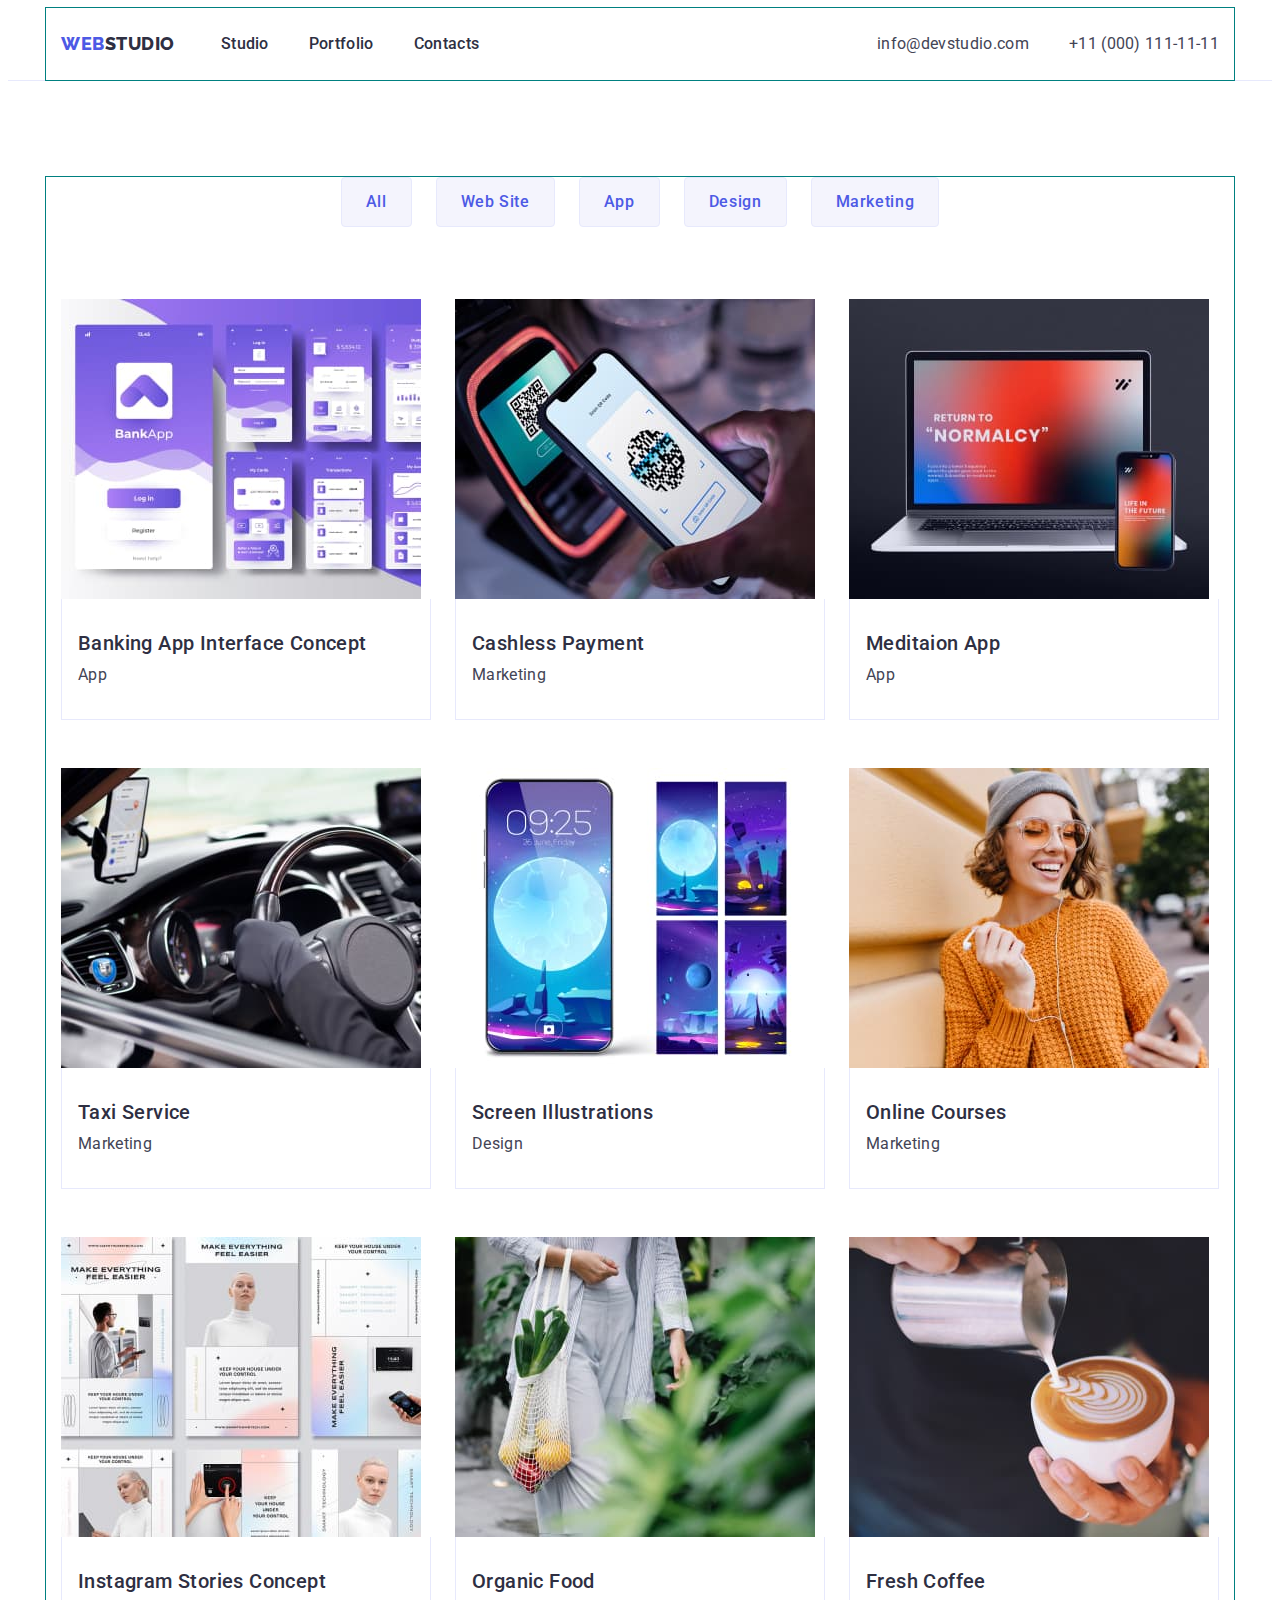
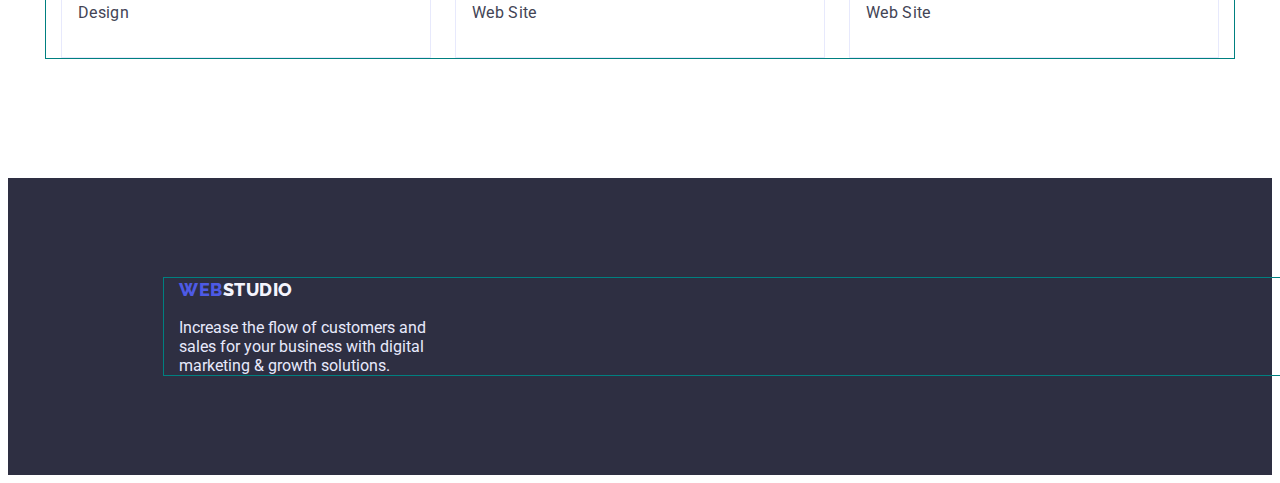
==== portfolio.html @ 3bbf680b "Initial commit" ====
<!DOCTYPE html>
<html lang="en">
	<head>
		<meta charset="UTF-8" />
		<meta http-equiv="X-UA-Compatible" content="IE=edge" />
		<meta name="viewport" content="width=device-width, initial-scale=1.0" />
		<title>Portfolio</title>
		<link rel="preconnect" href="https://fonts.googleapis.com" />
		<link rel="preconnect" href="https://fonts.gstatic.com" crossorigin />
		<link
			href="https://fonts.googleapis.com/css2?family=Raleway:wght@800&family=Roboto:wght@400;500;700;900&display=swap"
			rel="stylesheet"
		/>
		<link
			rel="stylesheet"
			href="https://cdnjs.cloudflare.com/ajax/libs/modern-normalize/1.1.0/modern-normalize.min.css"
			integrity="sha512-wpPYUAdjBVSE4KJnH1VR1HeZfpl1ub8YT/NKx4PuQ5NmX2tKuGu6U/JRp5y+Y8XG2tV+wKQpNHVUX03MfMFn9Q=="
			crossorigin="anonymous"
			referrerpolicy="no-referrer"
		/>
		<link rel="stylesheet" href="./css/styles.css" />
	</head>
	<body>
		<header class="header">
			<div class="container">
				<div class="header-content">
					<nav class="header-navigation">
						<a href="./index.html" class="header-logo link logo"><span>Web</span>Studio</a>
						<ul class="header-list list">
							<li class="header-item"><a href="./index.html" class="header-link link">Studio</a></li>
							<li class="header-item"><a href="" class="header-link link">Portfolio</a></li>
							<li class="header-item"><a href="" class="header-link link">Contacts</a></li>
						</ul>
					</nav>

					<!-- Contacts -->
					<address class="header-adress">
						<ul class="header-adress-list list">
							<li><a href="mailto:info@devstudio.com" class="header-mail link">info@devstudio.com</a></li>

							<li><a href="tel:+110001111111" class="header-tel link">+11 (000) 111-11-11</a></li>
						</ul>
					</address>
				</div>
			</div>
		</header>
		<main>
			<section class="portfolio section">
				<!-- Portfolio  -->
				<div class="container">
					<h1 class="visually-hidden">Portfolio</h1>
					<ul class="filtr-list list">
						<li class="filtr-item"><button type="button" class="filtr-btn btn">All</button></li>
						<li class="filtr-item"><button type="button" class="filtr-btn btn">Web Site</button></li>
						<li class="filtr-item"><button type="button" class="filtr-btn btn">App</button></li>
						<li class="filtr-item"><button type="button" class="filtr-btn btn">Design</button></li>
						<li class="filtr-item"><button type="button" class="filtr-btn btn">Marketing</button></li>
					</ul>
					<ul class="portfolio-list list">
						<li class="portfolio-item">
							<img src="./images/portfolio1.jpg" alt="Banking App Interface Concept" width="360" height="300" />
							<div class="portfolio-list-kontent">
								<h2 class="portfolio-title title">Banking App Interface Concept</h2>
								<p class="portfolio-subtitle subtitle">App</p>
							</div>
						</li>
						<li class="portfolio-item">
							<img src="./images/portfolio2.jpg" alt="Cashless Payment" width="360" height="300" />
							<div class="portfolio-list-kontent">
								<h2 class="portfolio-title title">Cashless Payment</h2>
								<p class="portfolio-subtitle subtitle">Marketing</p></div
							>
						</li>
						<li class="portfolio-item">
							<img src="./images/portfolio3.jpg" alt="Meditaion App" width="360" height="300" />
							<div class="portfolio-list-kontent">
								<h2 class="portfolio-title title">Meditaion App</h2>
								<p class="portfolio-subtitle subtitle">App</p></div
							>
						</li>
						<li class="portfolio-item">
							<img src="./images/portfolio4.jpg" alt="Taxi Service" width="360" height="300" />
							<div class="portfolio-list-kontent">
								<h2 class="portfolio-title title">Taxi Service</h2>
								<p class="portfolio-subtitle subtitle">Marketing</p></div
							>
						</li>
						<li class="portfolio-item">
							<img src="./images/portfolio5.jpg" alt="Screen Illustrations" width="360" height="300" />
							<div class="portfolio-list-kontent">
								<h2 class="portfolio-title title">Screen Illustrations</h2>
								<p class="portfolio-subtitle subtitle">Design</p></div
							>
						</li>
						<li class="portfolio-item">
							<img src="./images/portfolio6.jpg" alt="Online Courses" width="360" height="300" />
							<div class="portfolio-list-kontent">
								<h2 class="portfolio-title title">Online Courses</h2>
								<p class="portfolio-subtitle subtitle">Marketing</p></div
							>
						</li>
						<li class="portfolio-item">
							<img src="./images/portfolio7.jpg" alt="Instagram Stories Concept" width="360" height="300" />
							<div class="portfolio-list-kontent">
								<h2 class="portfolio-title title">Instagram Stories Concept</h2>
								<p class="portfolio-subtitle subtitle">Design</p></div
							>
						</li>
						<li class="portfolio-item">
							<img src="./images/portfolio8.jpg" alt="Organic Food" width="360" height="300" />
							<div class="portfolio-list-kontent">
								<h2 class="portfolio-title title">Organic Food</h2>
								<p class="portfolio-subtitle subtitle">Web Site</p></div
							>
						</li>
						<li class="portfolio-item">
							<img src="./images/portfolio9.jpg" alt="Fresh Coffee" width="360" height="300" />
							<div class="portfolio-list-kontent">
								<h2 class="portfolio-title title">Fresh Coffee</h2>
								<p class="portfolio-subtitle subtitle">Web Site</p></div
							>
						</li>
					</ul>
				</div>
			</section>
		</main>
		<footer class="footer">
			<div class="container">
				<a href="./index.html" class="footer-logo link logo"><span>Web</span>Studio</a>
				<p class="footer-text">
					Increase the flow of customers and sales for your business with digital marketing & growth solutions.
				</p>
			</div>
		</footer>
	</body>
</html>
---- css/styles.css ----
:root {
	--main-title-color: #2e2f42;
	--main-accent-color: #404bbf;
	--secondary-accent-color: #4d5ae5;
	--background-color-gray: #2e2f42;
	--secondary-title-color: #2e2f42;
	--main-color-hero: #ffffff;
	--background-btn: #e7e9fc;
	--section-team-background: #f4f4fd;
	--footer-logo: #f4f4fd;
	--footer-text: #e7e9fc;
	--btn-hover-focus: #ffffff;
	--background-btn-filtr: #f4f4fd;
	--border-portfolio-items: #e7e9fc;
}
h1,
h2,
h3,
h4,
h5,
h6,
p {
	margin: 0;
}
ul {
	margin: 0;
	padding: 0;
}
img {
	display: block;
	max-width: 100%;
	height: auto;
}
body {
	font-family: "Roboto", sans-serif;
	font-size: 16px;
	color: #434455;
}

/* ----------------------------Common classes--------------------------- */

.container {
	width: 1158px;
	margin: 0 auto;
	padding: 0 15px;
	outline: 1px solid teal;
}
.section {
	padding: 120px 0;
}
.list {
	list-style: none;
}
.link {
	text-decoration: none;
}
.btn {
	cursor: pointer;
	font-family: inherit;
	font-size: 16px;
	font-weight: 500;
	line-height: 1.5;
	letter-spacing: 0.04em;
}
.logo {
	font-family: "Raleway", sans-serif;
	font-weight: 800;
	font-size: 18px;
	line-height: 1.33;
	letter-spacing: 0.03em;
	text-transform: uppercase;
}
.title {
	font-weight: 500;
	font-size: 20px;
	line-height: 1.2;
	letter-spacing: 0.02em;
}
.visually-hidden {
	position: absolute;
	width: 1px;
	height: 1px;
	margin: -1px;
	border: 0;
	padding: 0;
	white-space: nowrap;
	clip-path: inset(100%);
	clip: rect(0 0 0 0);
	overflow: hidden;
}
.subtitle {
	line-height: 1.5;
	letter-spacing: 0.02em;
}

/* ----------------------------------------------------------------Studio---------------------------------------------------------------- */

/* ----------------------------Header--------------------------- */
.header {
	border-bottom: 1px solid var(--footer-text);
}
.header-content {
	display: flex;
	align-items: center;
}
.header-navigation {
	display: flex;
	align-items: center;

	font-weight: 500;
	line-height: 1.5;
	letter-spacing: 0.02em;
	color: var(--secondary-title-color);
}
.header-logo {
	margin-right: 46px;

	color: var(--secondary-title-color);
}
.header-logo > span {
	color: var(--secondary-accent-color);
}
.header-list {
	display: flex;
	gap: 40px;
}
.header-item {
	padding: 24px 0;
}
.header-link {
	padding: 24px 0;

	font-weight: 500;
	line-height: 1.5;
	letter-spacing: 0.02em;
	color: var(--secondary-title-color);
}
.header-link:hover,
.header-link:focus {
	color: var(--main-accent-color);
}
.header-adress {
	margin-left: auto;
}
.header-adress-list {
	display: flex;
}
.header-mail {
	margin-right: 40px;
}
.header-mail,
.header-tel {
	font-style: normal;
	line-height: 1.5;
	letter-spacing: 0.02em;
	color: inherit;
}
.header-mail:hover,
.header-mail:focus {
	color: var(--main-accent-color);
}
.header-tel:hover,
.header-tel:focus {
	color: var(--main-accent-color);
}
.header-tel {
}

/* ----------------------------Hero--------------------------- */

.hero {
	background-color: var(--background-color-gray);
	text-align: center;
}
.hero-content {
	padding: 188px 0 188px;
}
.hero-title {
	width: 496px;
	margin: 0 auto 48px;

	font-weight: 700;
	font-size: 56px;
	line-height: 1.07;
	letter-spacing: 0.02em;
	color: var(--main-color-hero);
}
.hero-btn {
	min-width: 169px;
	padding: 16px 42px;
	border-radius: 4px;
	border-color: var(--secondary-accent-color);

	color: var(--main-color-hero);
	background-color: var(--secondary-accent-color);
}
.hero-btn:hover,
.hero-btn:focus {
	background-color: var(--main-accent-color);
	border-color: var(--main-accent-color);
}

/* ----------------------------Our advantages--------------------------- */

.advantages {
}
.advantages-list {
	display: flex;
}
.advantages-item {
	width: calc((100% -72px) / 4);
}
.advantages-item:not(:last-child) {
	margin-right: 24px;
}
.advantages-title {
	margin-bottom: 8px;

	color: var(--main-title-color);
}
.advantages-subtitle {
}

/* ----------------------------What are we doiing--------------------------- */

.services {
	padding-top: 0;
}
.services-title {
	margin-bottom: 72px;

	font-weight: 700;
	font-size: 36px;
	line-height: 1.11;
	text-align: center;
	letter-spacing: 0.02em;
	text-transform: capitalize;
	color: var(--main-title-color);
}
.services-list {
	display: flex;
}
.services-item {
	width: calc((100% -48px) / 3);
}
.services-item:not(:last-child) {
	margin-right: 24px;
}

/* ----------------------------Our team--------------------------- */

.team {
	background-color: var(--section-team-background);
}
.team-title {
	margin-bottom: 72px;

	font-weight: 700;
	font-size: 36px;
	line-height: 1.11;
	text-align: center;
	letter-spacing: 0.02em;
	text-transform: capitalize;
	color: var(--main-title-color);
}
.team-list {
	display: flex;
}
.team-item {
	width: calc((100% -72xp) / 4);
}
.team-item:not(:last-child) {
	margin-right: 24px;
}
.team-name {
	margin-bottom: 8px;

	color: var(--main-title-color);
}
.team-post {
}
.team-content {
	padding: 32px 16px;
	width: 264px;
	border-radius: 0px 0px 4px 4px;

	text-align: center;
	background-color: var(--main-color-hero);
}

/* ----------------------------Footer--------------------------- */

.footer {
	padding: 100px 156px;

	background: var(--background-color-gray);
}
.footer-text {
	max-width: 264px;

	color: var(--footer-text);
}
.footer-logo {
	display: block;
	margin-bottom: 16px;

	font-family: "Raleway", sans-serif;
	font-weight: 800;
	font-size: 18px;
	line-height: 1.33;
	letter-spacing: 0.03em;
	text-transform: uppercase;
	color: var(--footer-logo);
}
.footer-logo > span {
	color: var(--secondary-accent-color);
}

/* ----------------------------------------------------------------/Studio---------------------------------------------------------------- */

/* ----------------------------------------------------------------Portfolio---------------------------------------------------------------- */

.portfolio {
	padding: 96px 0 120px;
}
.filtr-list {
	display: flex;
	margin-bottom: 72px;
	justify-content: center;
}
.filtr-item {
}
.filtr-item:not(:last-child) {
	margin-right: 24px;
}
.filtr-btn {
	padding: 12px 24px;
	border: 1px solid var(--background-btn);
	border-radius: 4px;

	color: var(--secondary-accent-color);
	background-color: var(--background-btn-filtr);
	border: 1px solid #e7e9fc;
	border-radius: 4px;
}
.filtr-btn:hover,
.filtr-btn:focus {
	border: 1px solid var(--main-accent-color);
	border-radius: 4px;

	color: var(--btn-hover-focus);
	background-color: var(--main-accent-color);
}
.portfolio-list {
	display: flex;
	flex-wrap: wrap;
}
.portfolio-list-kontent {
	padding: 32px 0 32px 16px;
	border: 1px solid var(--border-portfolio-items);
	border-top: none;
}
.portfolio-item {
	width: calc((100% - 48px) / 3);
}
.portfolio-item:not(:nth-child(3n)) {
	margin-right: 24px;
}
.portfolio-item:not(:nth-child(n + 7)) {
	margin-bottom: 48px;
}
.portfolio-title {
	color: var(--main-title-color);
	margin-bottom: 8px;
}
.portfolio-subtitle {
}
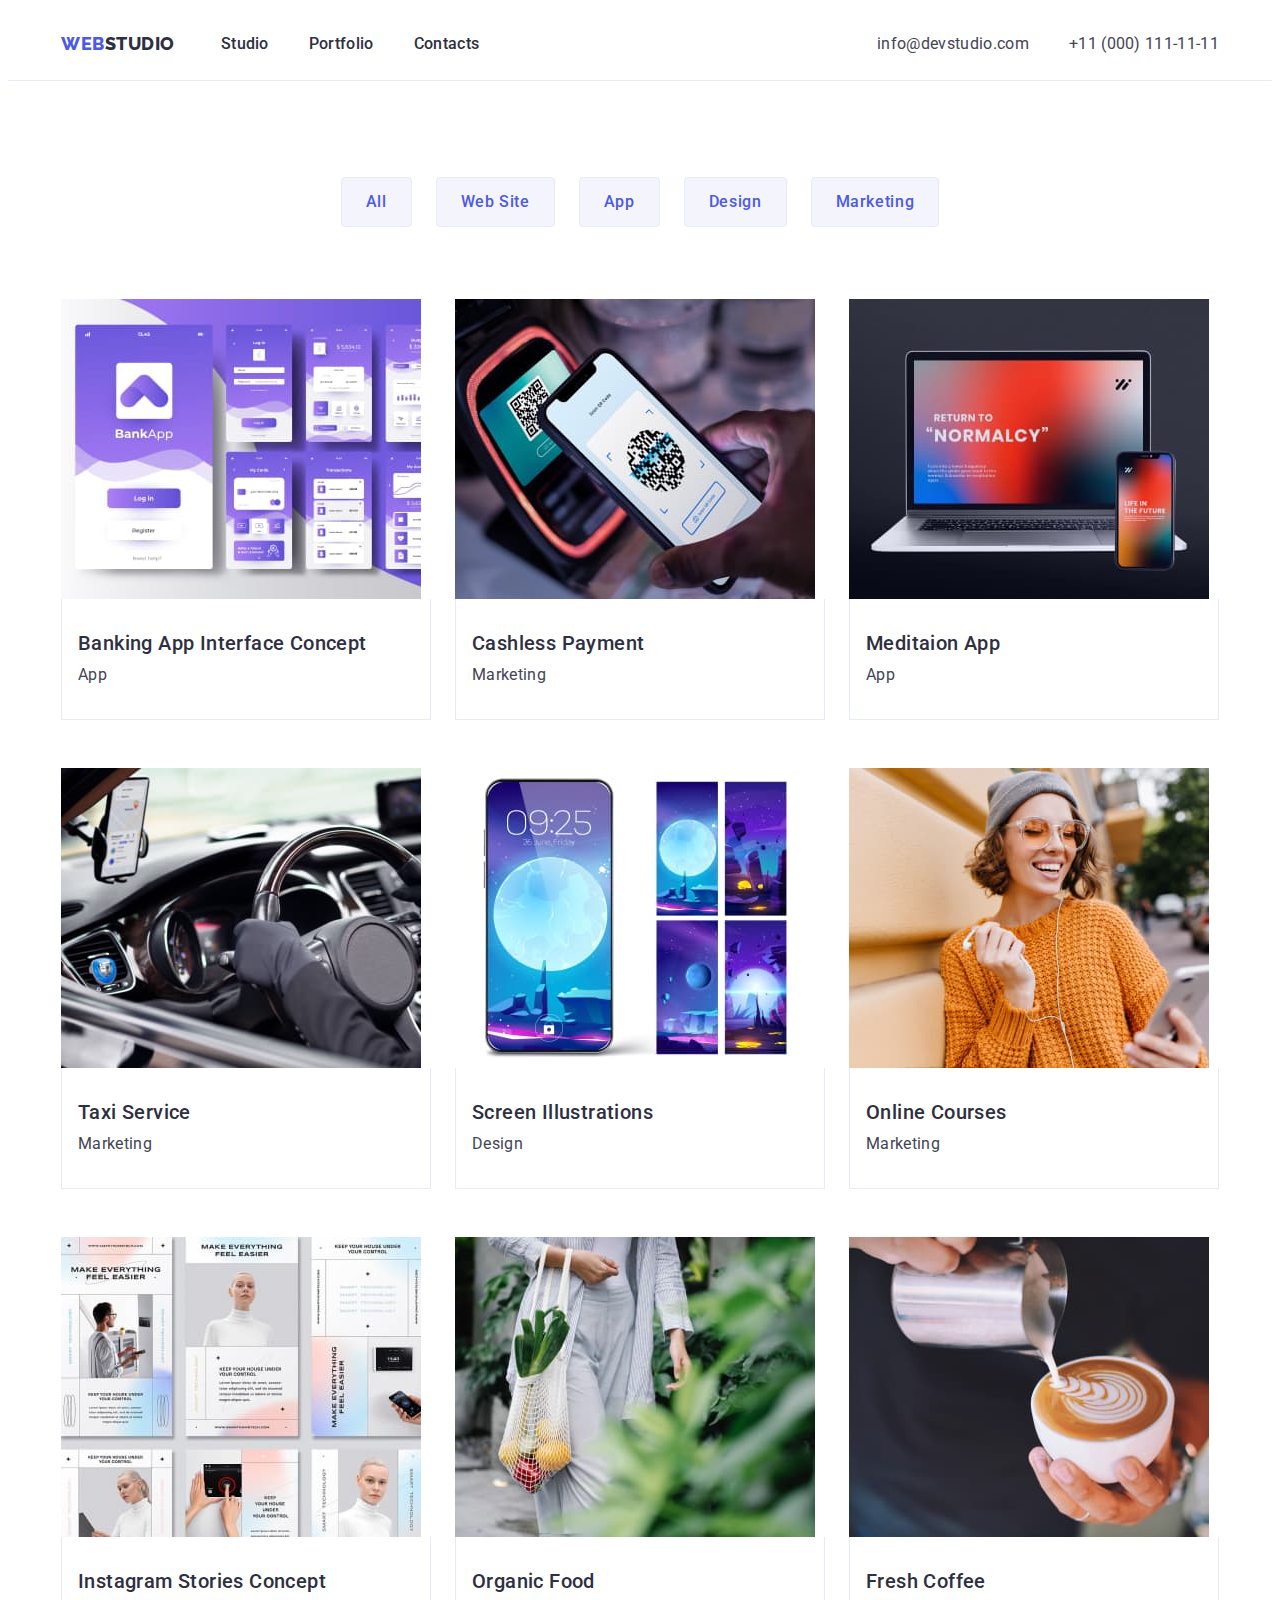
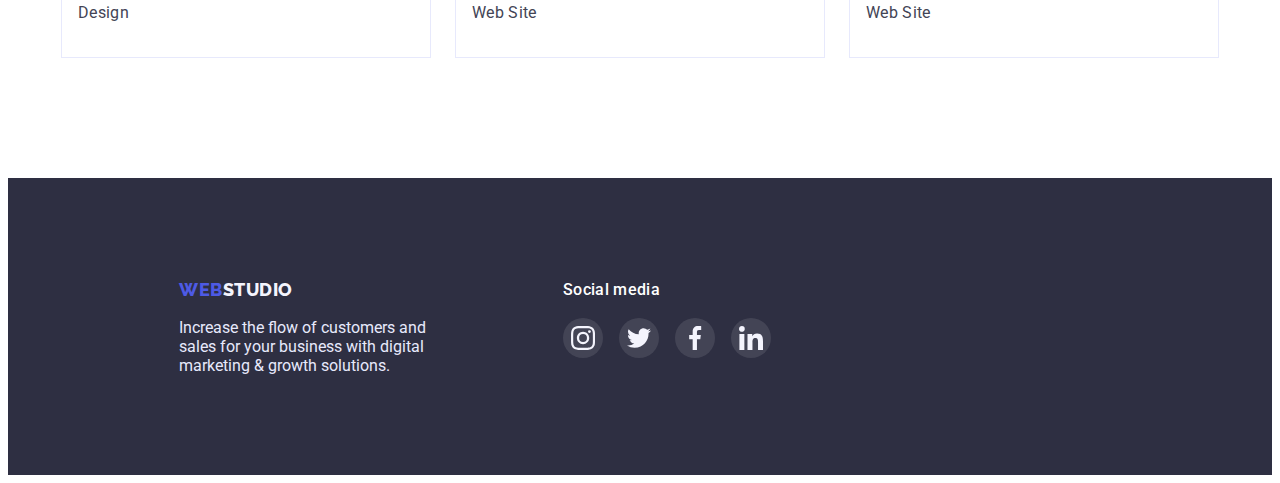
==== commit c1a971b0: "homework4 number1" ====
--- a/portfolio.html
+++ b/portfolio.html
@@ -126,10 +126,46 @@
 		</main>
 		<footer class="footer">
 			<div class="container">
-				<a href="./index.html" class="footer-logo link logo"><span>Web</span>Studio</a>
-				<p class="footer-text">
-					Increase the flow of customers and sales for your business with digital marketing & growth solutions.
-				</p>
+				<div class="footer-content">
+					<div
+						><a href="./index.html" class="footer-logo link logo"><span>Web</span>Studio</a>
+						<p class="footer-text">
+							Increase the flow of customers and sales for your business with digital marketing & growth solutions.
+						</p>
+					</div>
+					<div class="footer-social-media"
+						><h2 class="footer-title">Social media</h2>
+						<ul class="footer-icons-list list">
+							<li class="footer-item">
+								<a href="https://www.instagram.com/" class="footer-link">
+									<svg class="social-media-item" width="24" height="24">
+										<use href="./images/icons.svg#icon-instagram"></use>
+									</svg>
+								</a>
+							</li>
+							<li>
+								<a href="https://twitter.com/" class="footer-link">
+									<svg class="social-media-item" width="24" height="24">
+										<use href="./images/icons.svg#icon-twitter"></use>
+									</svg>
+								</a>
+							</li>
+							<li class="footer-item">
+								<a href="https://www.facebook.com/" class="footer-link">
+									<svg class="social-media-item" width="24" height="24">
+										<use href="./images/icons.svg#icon-facebook"></use>
+									</svg>
+								</a>
+							</li>
+							<li class="footer-item">
+								<a href="https://www.linkedin.com/" class="footer-link">
+									<svg class="social-media-item" width="24" height="24">
+										<use href="./images/icons.svg#icon-linkedin"></use>
+									</svg>
+								</a>
+							</li> </ul
+					></div>
+				</div>
 			</div>
 		</footer>
 	</body>
--- a/css/styles.css
+++ b/css/styles.css
@@ -12,6 +12,9 @@
 	--btn-hover-focus: #ffffff;
 	--background-btn-filtr: #f4f4fd;
 	--border-portfolio-items: #e7e9fc;
+	--icons-color: #8e8f99;
+	--bg-icons-footer: rgba(255, 255, 255, 0.1);
+	--bg-hover-icons-footer: #31d0aa;
 }
 h1,
 h2,
@@ -43,7 +46,7 @@
 	width: 1158px;
 	margin: 0 auto;
 	padding: 0 15px;
-	outline: 1px solid teal;
+	/* outline: 1px solid teal; */
 }
 .section {
 	padding: 120px 0;
@@ -62,6 +65,7 @@
 	line-height: 1.5;
 	letter-spacing: 0.04em;
 }
+
 .logo {
 	font-family: "Raleway", sans-serif;
 	font-weight: 800;
@@ -169,11 +173,17 @@
 /* ----------------------------Hero--------------------------- */
 
 .hero {
-	background-color: var(--background-color-gray);
 	text-align: center;
 }
 .hero-content {
+	background-color: rgba(46, 47, 66, 0.7);
 	padding: 188px 0 188px;
+	background-image: linear-gradient(to right, rgba(46, 47, 66, 0.7), rgba(46, 47, 66, 0.7)), url(../images/bg-hero.jpg);
+
+	background-repeat: no-repeat;
+	width: 1440px;
+	background-size: cover;
+	height: 600px;
 }
 .hero-title {
 	width: 496px;
@@ -220,6 +230,22 @@
 }
 .advantages-subtitle {
 }
+.advantages-content {
+	display: flex;
+	justify-content: center;
+	align-items: center;
+	background: var(--section-team-background);
+	border-radius: 4px;
+	margin-bottom: 8px;
+	/* padding: 24px 100px; */
+
+	height: 112px;
+}
+
+.advantages-icons {
+	width: 64px;
+	height: 64px;
+}
 
 /* ----------------------------What are we doiing--------------------------- */
 
@@ -267,6 +293,8 @@
 	display: flex;
 }
 .team-item {
+	border-radius: 0px 0px 4px 4px;
+	box-shadow: 0px 1px 6px rgba(46, 47, 66, 0.08), 0px 1px 1px rgba(46, 47, 66, 0.16), 0px 2px 1px rgba(46, 47, 66, 0.08);
 	width: calc((100% -72xp) / 4);
 }
 .team-item:not(:last-child) {
@@ -278,6 +306,7 @@
 	color: var(--main-title-color);
 }
 .team-post {
+	margin-bottom: 8px;
 }
 .team-content {
 	padding: 32px 16px;
@@ -286,6 +315,70 @@
 
 	text-align: center;
 	background-color: var(--main-color-hero);
+}
+.social-media-list {
+	display: flex;
+	justify-content: space-evenly;
+}
+
+.team-bg-icons {
+	display: flex;
+	width: 40px;
+	height: 40px;
+	background-color: var(--secondary-accent-color);
+	border-radius: 50%;
+	align-items: center;
+	justify-content: center;
+}
+.team-bg-icons:hover,
+.team-bg-icons:focus {
+	background-color: var(--main-accent-color);
+}
+.social-media-item {
+	align-items: center;
+}
+/* ----------------------------Customers--------------------------- */
+.clients-title {
+	margin-bottom: 72px;
+
+	font-weight: 700;
+	font-size: 36px;
+	line-height: 1.11;
+	text-align: center;
+	letter-spacing: 0.02em;
+	text-transform: capitalize;
+	color: var(--main-title-color);
+}
+.cliets-list {
+	display: flex;
+	justify-content: space-between;
+	align-items: center;
+}
+
+.clients-item {
+}
+.clients-link {
+	display: flex;
+	min-width: 168px;
+	min-height: 88px;
+	justify-content: center;
+	align-items: center;
+
+	border: 1px solid var(--icons-color);
+	border-radius: 4px;
+}
+.clients-link:hover,
+.clients-link:focus {
+	border-color: var(--main-accent-color);
+}
+
+.clients-icon {
+	width: 104px;
+	height: 56px;
+	fill: var(--icons-color);
+}
+.clients-icon:hover {
+	fill: var(--main-accent-color);
 }
 
 /* ----------------------------Footer--------------------------- */
@@ -316,6 +409,44 @@
 	color: var(--secondary-accent-color);
 }
 
+.footer-title {
+	margin-bottom: 16px;
+	font-weight: 500;
+	font-size: 16px;
+	line-height: 1.5;
+	letter-spacing: 0.02em;
+
+	color: var(--main-color-hero);
+}
+
+.footer-content {
+	display: flex;
+}
+.footer-social {
+}
+.footer-icons-list {
+	min-width: 208px;
+	display: flex;
+	justify-content: space-between;
+}
+.footer-item {
+}
+.footer-link {
+	display: flex;
+	align-items: center;
+	justify-content: center;
+	width: 40px;
+	height: 40px;
+	border-radius: 50%;
+	background-color: var(--bg-icons-footer);
+}
+.footer-link:hover,
+.footer-link:focus {
+	background-color: var(--bg-hover-icons-footer);
+}
+.footer-social-media {
+	margin-left: 120px;
+}
 /* ----------------------------------------------------------------/Studio---------------------------------------------------------------- */
 
 /* ----------------------------------------------------------------Portfolio---------------------------------------------------------------- */
@@ -347,6 +478,7 @@
 .filtr-btn:focus {
 	border: 1px solid var(--main-accent-color);
 	border-radius: 4px;
+	box-shadow: 0px 3px 1px rgba(0, 0, 0, 0.1), 0px 2px 1px rgba(0, 0, 0, 0.08), 0px 2px 2px rgba(0, 0, 0, 0.12);
 
 	color: var(--btn-hover-focus);
 	background-color: var(--main-accent-color);
@@ -369,6 +501,9 @@
 .portfolio-item:not(:nth-child(n + 7)) {
 	margin-bottom: 48px;
 }
+.portfolio-item:hover {
+	box-shadow: 0px 1px 6px rgba(46, 47, 66, 0.08), 0px 1px 1px rgba(46, 47, 66, 0.16), 0px 2px 1px rgba(46, 47, 66, 0.08);
+}
 .portfolio-title {
 	color: var(--main-title-color);
 	margin-bottom: 8px;
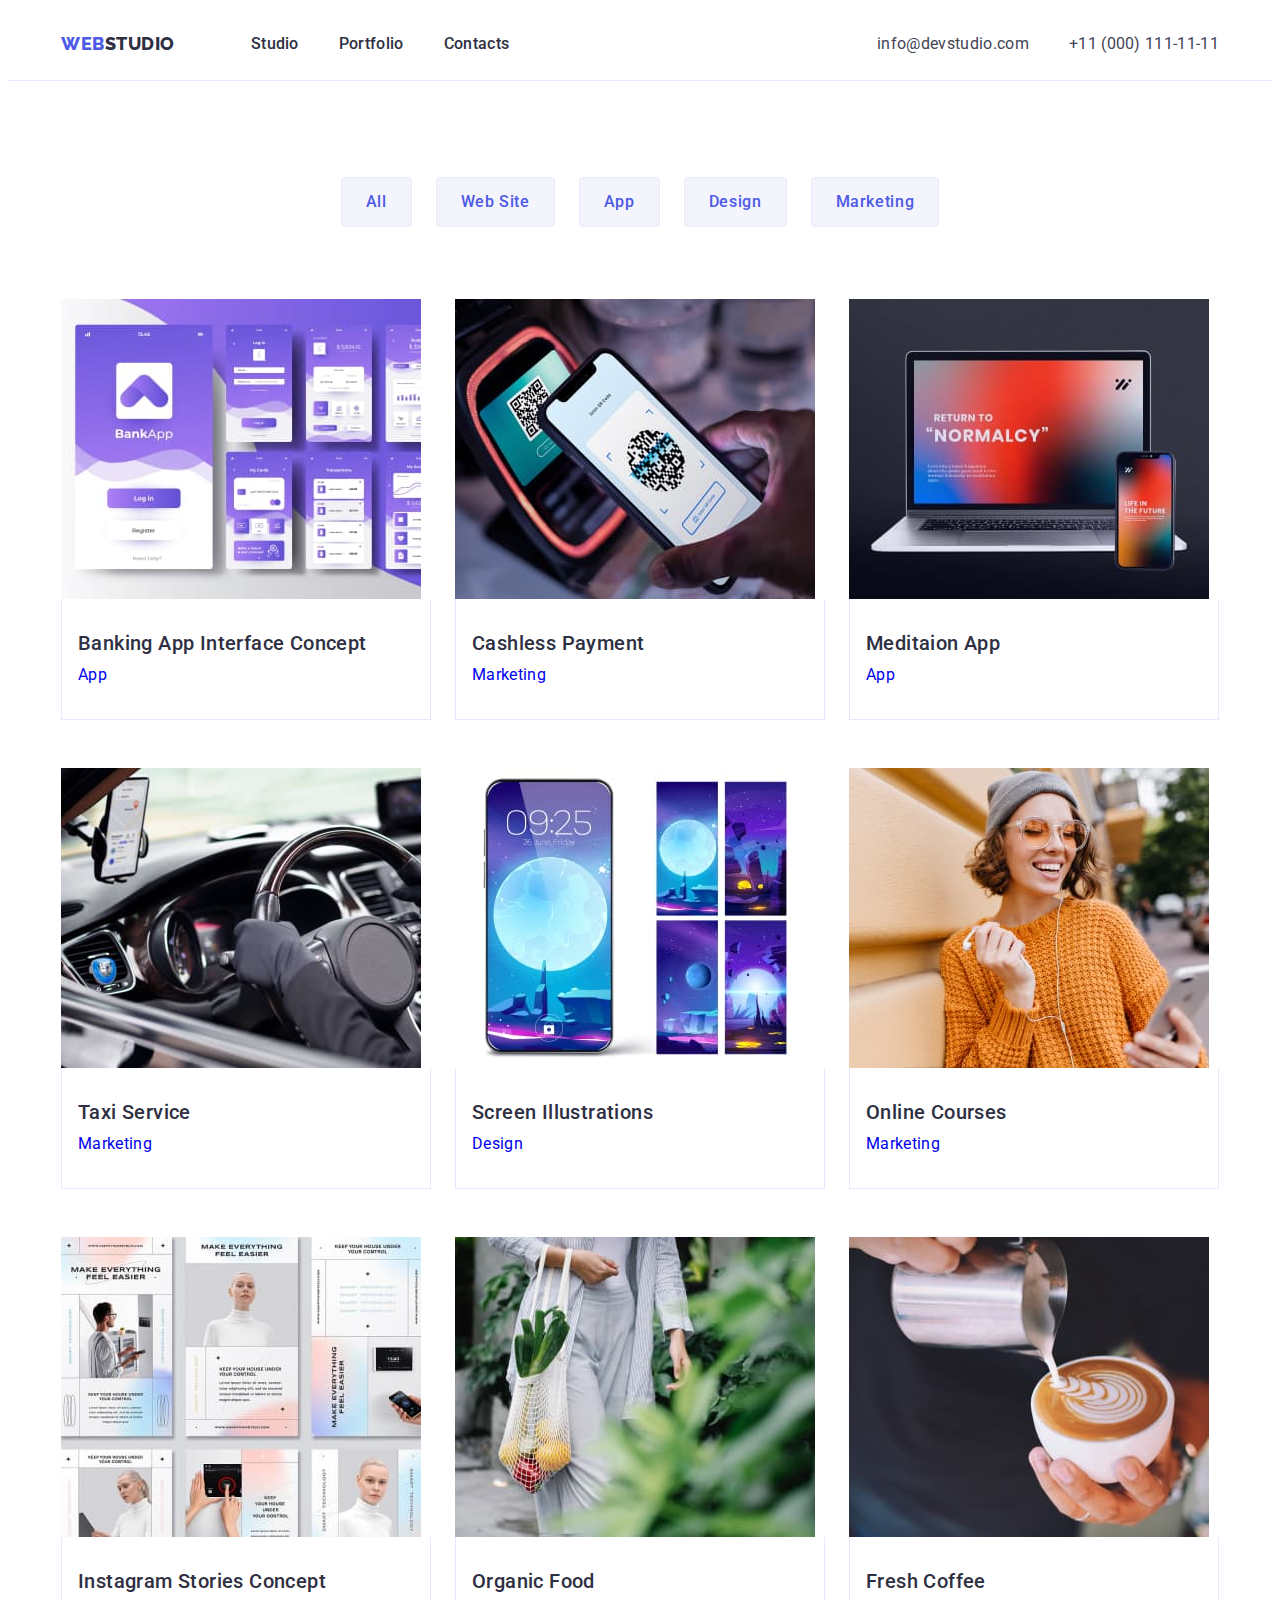
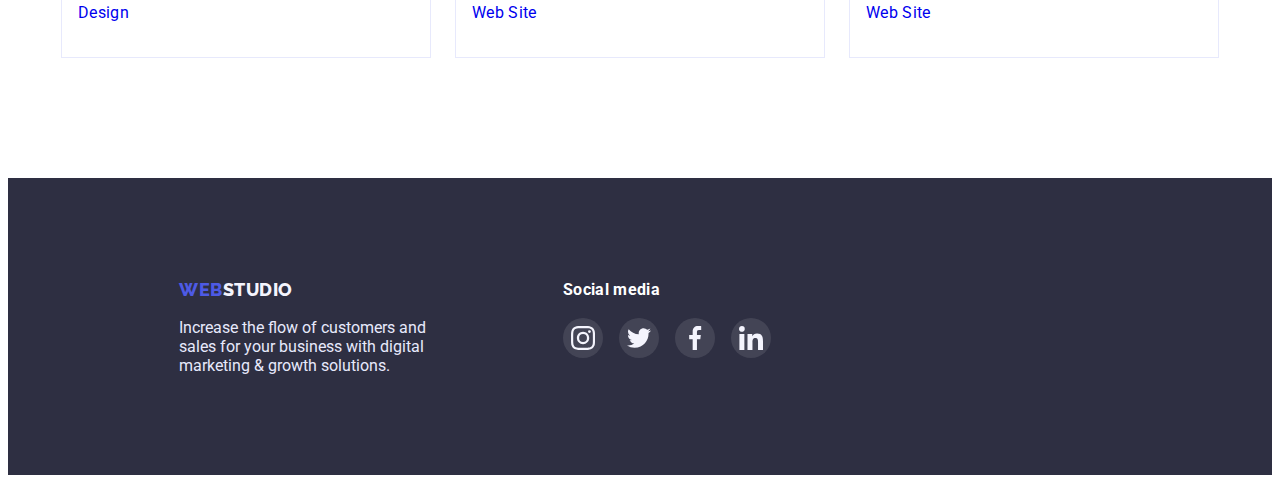
==== commit 020dad83: "Прийняте дз4" ====
--- a/portfolio.html
+++ b/portfolio.html
@@ -57,67 +57,85 @@
 						<li class="filtr-item"><button type="button" class="filtr-btn btn">Marketing</button></li>
 					</ul>
 					<ul class="portfolio-list list">
-						<li class="portfolio-item">
-							<img src="./images/portfolio1.jpg" alt="Banking App Interface Concept" width="360" height="300" />
-							<div class="portfolio-list-kontent">
-								<h2 class="portfolio-title title">Banking App Interface Concept</h2>
-								<p class="portfolio-subtitle subtitle">App</p>
-							</div>
-						</li>
-						<li class="portfolio-item">
-							<img src="./images/portfolio2.jpg" alt="Cashless Payment" width="360" height="300" />
-							<div class="portfolio-list-kontent">
-								<h2 class="portfolio-title title">Cashless Payment</h2>
-								<p class="portfolio-subtitle subtitle">Marketing</p></div
+						<li class="portfolio-item"
+							><a href="/" class="portfolio-link link"
+								><img src="./images/portfolio1.jpg" alt="Banking App Interface Concept" width="360" height="300" />
+								<div class="portfolio-list-kontent">
+									<h2 class="portfolio-title title">Banking App Interface Concept</h2>
+									<p class="portfolio-subtitle subtitle">App</p>
+								</div></a
 							>
 						</li>
-						<li class="portfolio-item">
-							<img src="./images/portfolio3.jpg" alt="Meditaion App" width="360" height="300" />
-							<div class="portfolio-list-kontent">
-								<h2 class="portfolio-title title">Meditaion App</h2>
-								<p class="portfolio-subtitle subtitle">App</p></div
+						<li class="portfolio-item"
+							><a href="/" class="portfolio-link link"
+								><img src="./images/portfolio2.jpg" alt="Cashless Payment" width="360" height="300" />
+								<div class="portfolio-list-kontent">
+									<h2 class="portfolio-title title">Cashless Payment</h2>
+									<p class="portfolio-subtitle subtitle">Marketing</p></div
+								></a
 							>
 						</li>
-						<li class="portfolio-item">
-							<img src="./images/portfolio4.jpg" alt="Taxi Service" width="360" height="300" />
-							<div class="portfolio-list-kontent">
-								<h2 class="portfolio-title title">Taxi Service</h2>
-								<p class="portfolio-subtitle subtitle">Marketing</p></div
+						<li class="portfolio-item"
+							><a href="/" class="portfolio-link link"
+								><img src="./images/portfolio3.jpg" alt="Meditaion App" width="360" height="300" />
+								<div class="portfolio-list-kontent">
+									<h2 class="portfolio-title title">Meditaion App</h2>
+									<p class="portfolio-subtitle subtitle">App</p></div
+								></a
 							>
 						</li>
-						<li class="portfolio-item">
-							<img src="./images/portfolio5.jpg" alt="Screen Illustrations" width="360" height="300" />
-							<div class="portfolio-list-kontent">
-								<h2 class="portfolio-title title">Screen Illustrations</h2>
-								<p class="portfolio-subtitle subtitle">Design</p></div
+						<li class="portfolio-item"
+							><a href="/" class="portfolio-link link"
+								><img src="./images/portfolio4.jpg" alt="Taxi Service" width="360" height="300" />
+								<div class="portfolio-list-kontent">
+									<h2 class="portfolio-title title">Taxi Service</h2>
+									<p class="portfolio-subtitle subtitle">Marketing</p></div
+								></a
 							>
 						</li>
-						<li class="portfolio-item">
-							<img src="./images/portfolio6.jpg" alt="Online Courses" width="360" height="300" />
-							<div class="portfolio-list-kontent">
-								<h2 class="portfolio-title title">Online Courses</h2>
-								<p class="portfolio-subtitle subtitle">Marketing</p></div
+						<li class="portfolio-item"
+							><a href="/" class="portfolio-link link"
+								><img src="./images/portfolio5.jpg" alt="Screen Illustrations" width="360" height="300" />
+								<div class="portfolio-list-kontent">
+									<h2 class="portfolio-title title">Screen Illustrations</h2>
+									<p class="portfolio-subtitle subtitle">Design</p></div
+								></a
 							>
 						</li>
-						<li class="portfolio-item">
-							<img src="./images/portfolio7.jpg" alt="Instagram Stories Concept" width="360" height="300" />
-							<div class="portfolio-list-kontent">
-								<h2 class="portfolio-title title">Instagram Stories Concept</h2>
-								<p class="portfolio-subtitle subtitle">Design</p></div
+						<li class="portfolio-item"
+							><a href="/" class="portfolio-link link"
+								><img src="./images/portfolio6.jpg" alt="Online Courses" width="360" height="300" />
+								<div class="portfolio-list-kontent">
+									<h2 class="portfolio-title title">Online Courses</h2>
+									<p class="portfolio-subtitle subtitle">Marketing</p></div
+								></a
 							>
 						</li>
-						<li class="portfolio-item">
-							<img src="./images/portfolio8.jpg" alt="Organic Food" width="360" height="300" />
-							<div class="portfolio-list-kontent">
-								<h2 class="portfolio-title title">Organic Food</h2>
-								<p class="portfolio-subtitle subtitle">Web Site</p></div
+						<li class="portfolio-item"
+							><a href="/" class="portfolio-link link"
+								><img src="./images/portfolio7.jpg" alt="Instagram Stories Concept" width="360" height="300" />
+								<div class="portfolio-list-kontent">
+									<h2 class="portfolio-title title">Instagram Stories Concept</h2>
+									<p class="portfolio-subtitle subtitle">Design</p></div
+								></a
 							>
 						</li>
-						<li class="portfolio-item">
-							<img src="./images/portfolio9.jpg" alt="Fresh Coffee" width="360" height="300" />
-							<div class="portfolio-list-kontent">
-								<h2 class="portfolio-title title">Fresh Coffee</h2>
-								<p class="portfolio-subtitle subtitle">Web Site</p></div
+						<li class="portfolio-item"
+							><a href="/" class="portfolio-link link"
+								><img src="./images/portfolio8.jpg" alt="Organic Food" width="360" height="300" />
+								<div class="portfolio-list-kontent">
+									<h2 class="portfolio-title title">Organic Food</h2>
+									<p class="portfolio-subtitle subtitle">Web Site</p></div
+								></a
+							>
+						</li>
+						<li class="portfolio-item"
+							><a href="/" class="portfolio-link link"
+								><img src="./images/portfolio9.jpg" alt="Fresh Coffee" width="360" height="300" />
+								<div class="portfolio-list-kontent">
+									<h2 class="portfolio-title title">Fresh Coffee</h2>
+									<p class="portfolio-subtitle subtitle">Web Site</p></div
+								></a
 							>
 						</li>
 					</ul>
@@ -134,7 +152,7 @@
 						</p>
 					</div>
 					<div class="footer-social-media"
-						><h2 class="footer-title">Social media</h2>
+						><p class="footer-subtitle"><b>Social media</b></p>
 						<ul class="footer-icons-list list">
 							<li class="footer-item">
 								<a href="https://www.instagram.com/" class="footer-link">
--- a/css/styles.css
+++ b/css/styles.css
@@ -117,7 +117,7 @@
 	color: var(--secondary-title-color);
 }
 .header-logo {
-	margin-right: 46px;
+	margin-right: 76px;
 
 	color: var(--secondary-title-color);
 }
@@ -409,10 +409,8 @@
 	color: var(--secondary-accent-color);
 }
 
-.footer-title {
+.footer-subtitle {
 	margin-bottom: 16px;
-	font-weight: 500;
-	font-size: 16px;
 	line-height: 1.5;
 	letter-spacing: 0.02em;
 
@@ -492,6 +490,13 @@
 	border: 1px solid var(--border-portfolio-items);
 	border-top: none;
 }
+.portfolio-link {
+	display: block;
+}
+.portfolio-link:hover,
+.portfolio-link:focus {
+	box-shadow: 0px 1px 6px rgba(46, 47, 66, 0.08), 0px 1px 1px rgba(46, 47, 66, 0.16), 0px 2px 1px rgba(46, 47, 66, 0.08);
+}
 .portfolio-item {
 	width: calc((100% - 48px) / 3);
 }
@@ -500,9 +505,6 @@
 }
 .portfolio-item:not(:nth-child(n + 7)) {
 	margin-bottom: 48px;
-}
-.portfolio-item:hover {
-	box-shadow: 0px 1px 6px rgba(46, 47, 66, 0.08), 0px 1px 1px rgba(46, 47, 66, 0.16), 0px 2px 1px rgba(46, 47, 66, 0.08);
 }
 .portfolio-title {
 	color: var(--main-title-color);
